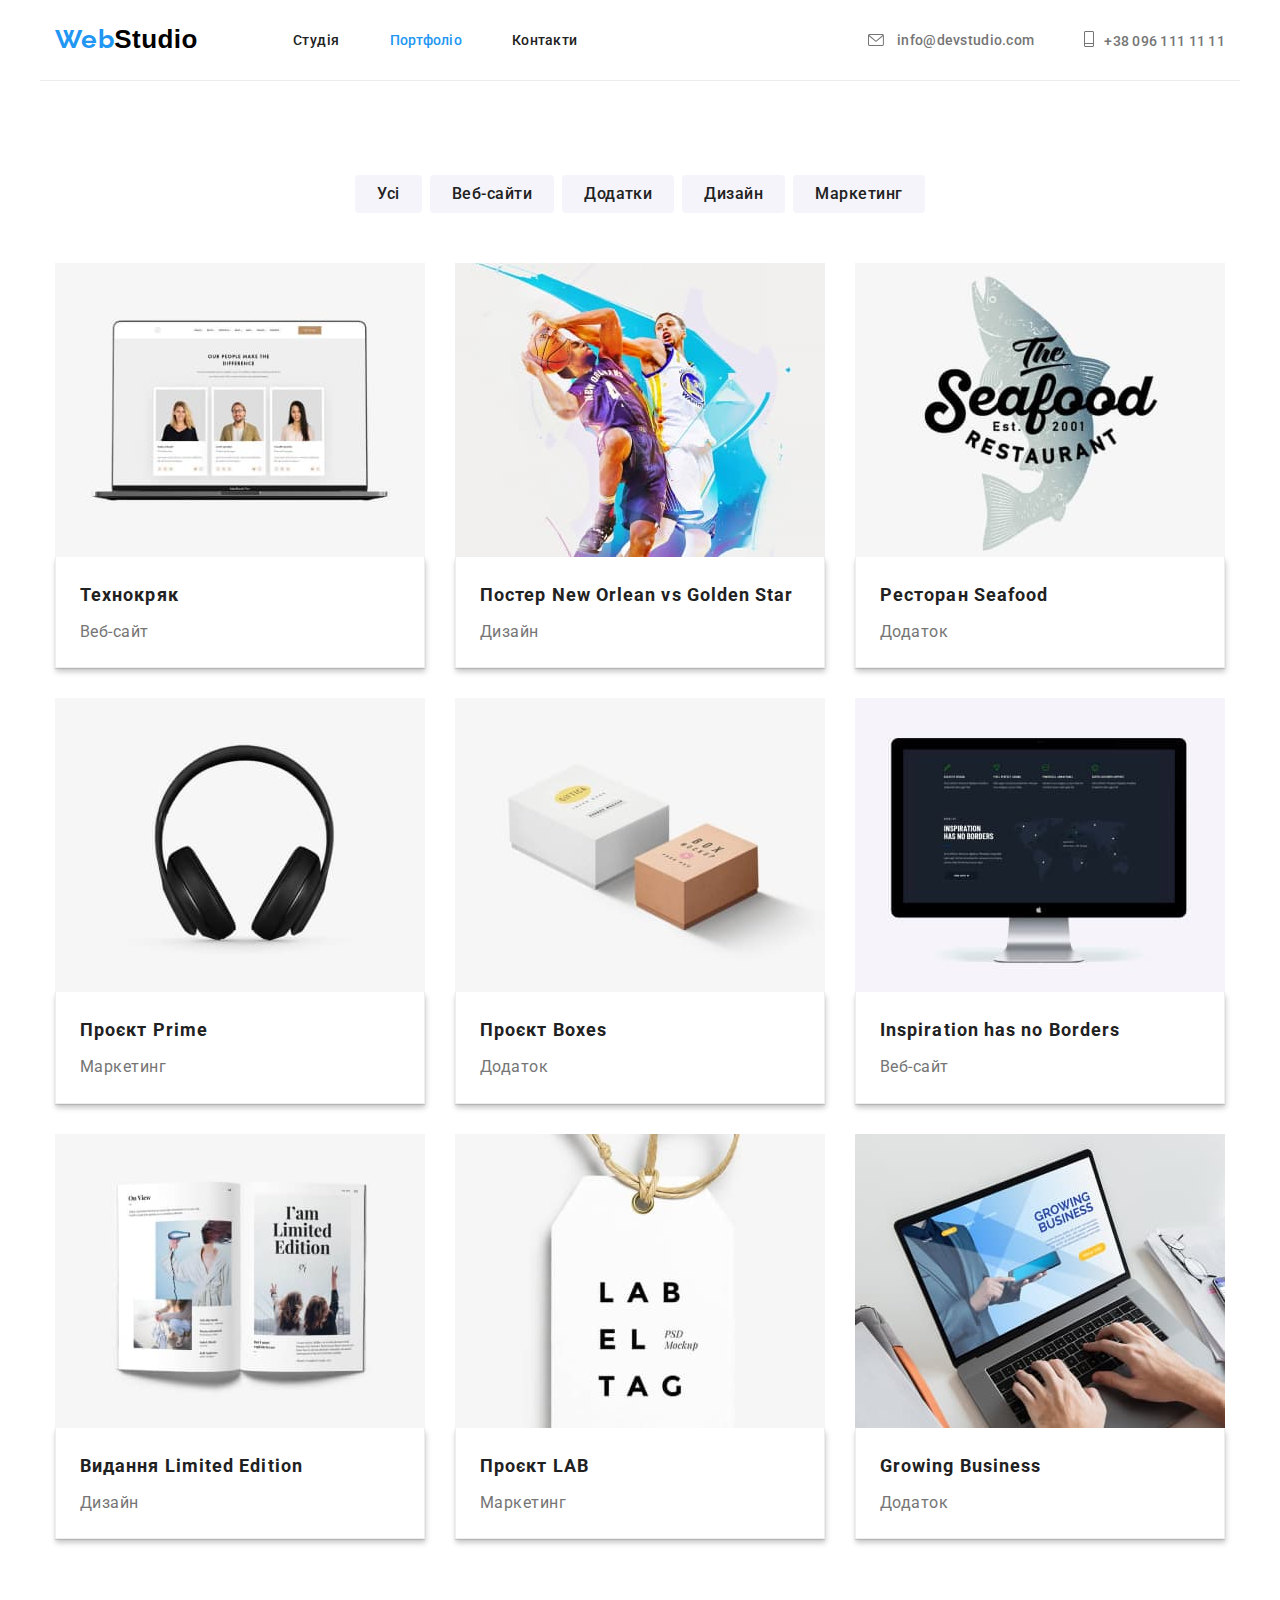
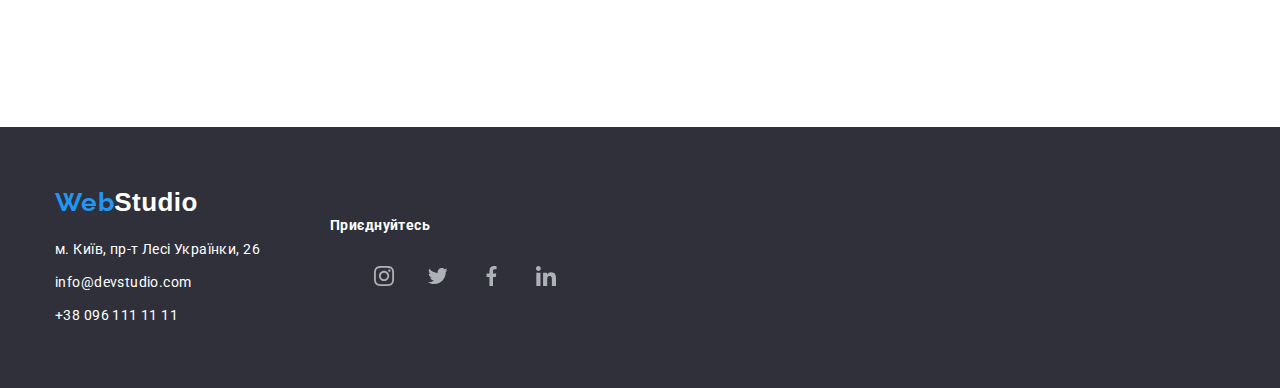
==== portfolio.html @ 9347fecd "to check" ====
<!DOCTYPE html>
<html lang="uk">
  <head>
    <meta charset="UTF-8" />
    <meta http-equiv="X-UA-Compatible" content="IE=edge" />
    <meta name="viewport" content="width=device-width, initial-scale=1.0" />
    <title>Document</title>
    <link rel="preconnect" href="https://fonts.googleapis.com" />
    <link rel="preconnect" href="https://fonts.gstatic.com" crossorigin />
    <link
      href="https://fonts.googleapis.com/css2?family=Raleway:wght@700&family=Roboto:wght@400;500;700;900&display=swap"
      rel="stylesheet"
    />
    <link
      rel="stylesheet"
      href="https://cdnjs.cloudflare.com/ajax/libs/modern-normalize/1.1.0/modern-normalize.min.css"
    />
    <link rel="stylesheet" href="./CSS/styles.css" />
  </head>

  <body>
    <header class="page-header">
      <div class="container header">
        <nav class="main-nav">
          <a href="/" class="logo"><span class="half-logo">Web</span>Studio</a>
          <ul class="site-nav list">
            <li>
              <a
                href="./index.html"
                class="site-nav-studio"
                target="_blank"
                rel="noopener noreferrer"
                >Студія</a
              >
            </li>
            <li>
              <a href="/" class="site-nav-link current">Портфоліо</a>
            </li>
            <li><a href="" class="site-nav-contacts">Контакти</a></li>
          </ul>
        </nav>
        <ul class="info-link list">
          <li class="element">
            <a href="mailto:info@devstudio.com"
              ><span class="info-link-icon"
                ><svg class="icon" width="16" height="12">
                  <use href=".//images/symbol-defs.svg#icon-email"></use></svg
              ></span>
              info@devstudio.com</a
            >
          </li>
          <li>
            <a href="tel:+380961111111"
              ><span class="info-link-icon"
                ><svg class="icon" width="10" height="16">
                  <use href=".//images/symbol-defs.svg#icon-telephone"></use>
                </svg> </span
              >+38 096 111 11 11</a
            >
          </li>
        </ul>
      </div>
    </header>

    <main>
      <section class="works">
        <div class="container">
          <h1 hidden>Наші роботи</h1>
          <ul class="button list">
            <li><button type="button" class="button-filters">Усі</button></li>
            <li>
              <button type="button" class="button-filters">Веб-сайти</button>
            </li>
            <li>
              <button type="button" class="button-filters">Додатки</button>
            </li>
            <li>
              <button type="button" class="button-filters">Дизайн</button>
            </li>
            <li>
              <button type="button" class="button-filters">Маркетинг</button>
            </li>
          </ul>

          <ul class="catalog list">
            <li class="catalog-items">
              <img
                src="./images/techno.jpg"
                width="370"
                alt="технокряк"
                class="catalog-images"
              />
              <div class="catalog-text">
                <h2 class="catalog-title">Технокряк</h2>
                <p class="application">Веб-сайт</p>
              </div>
            </li>

            <li class="catalog-items">
              <img
                src="./images/poster.jpg"
                width="370"
                alt="постер гри"
                class="catalog-images"
              />
              <div class="catalog-text">
                <h2 class="catalog-title">Постер New Orlean vs Golden Star</h2>
                <p class="application">Дизайн</p>
              </div>
            </li>
            <li class="catalog-items">
              <img
                src="./images/seafood.jpg"
                width="370"
                alt="риба"
                class="catalog-images"
              />
              <div class="catalog-text">
                <h2 class="catalog-title">Ресторан Seafood</h2>
                <p class="application">Додаток</p>
              </div>
            </li>
            <li class="catalog-items">
              <img
                src="./images/headphones.jpg"
                width="370"
                alt="навушники"
                class="catalog-images"
              />
              <div class="catalog-text">
                <h2 class="catalog-title">Проєкт Prime</h2>
                <p class="application">Маркетинг</p>
              </div>
            </li>
            <li class="catalog-items">
              <img
                src="./images/boxes.jpg"
                width="370"
                alt="коробки"
                class="catalog-images"
              />
              <div class="catalog-text">
                <h2 class="catalog-title">Проєкт Boxes</h2>
                <p class="application">Додаток</p>
              </div>
            </li>
            <li class="catalog-items">
              <img
                src="./images/screen.jpg"
                width="370"
                alt="монітор"
                class="catalog-images"
              />
              <div class="catalog-text">
                <h2 class="catalog-title">Inspiration has no Borders</h2>
                <p class="application">Веб-сайт</p>
              </div>
            </li>
            <li class="catalog-items">
              <img
                src="./images/book.jpg"
                width="370"
                alt="книга"
                class="catalog-images"
              />
              <div class="catalog-text">
                <h2 class="catalog-title">Видання Limited Edition</h2>
                <p class="application">Дизайн</p>
              </div>
            </li>
            <li class="catalog-items">
              <img
                src="./images/lab.jpg"
                width="370"
                alt="бірка"
                class="catalog-images"
              />
              <div class="catalog-text">
                <h2 class="catalog-title">Проєкт LAB</h2>
                <p class="application">Маркетинг</p>
              </div>
            </li>
            <li class="catalog-items">
              <img
                src="./images/laptop.jpg"
                width="370"
                alt="бірка"
                class="catalog-images"
              />
              <div class="catalog-text">
                <h2 class="catalog-title">Growing Business</h2>
                <p class="application">Додаток</p>
              </div>
            </li>
          </ul>
        </div>
      </section>
    </main>

    <footer class="page-footer">
      <div class="container bottom-links">
        <div class="address-part">
          <a href="/" class="bottom-logo"
            ><span class="half-logo">Web</span>Studio</a
          >
          <address class="address">
            <ul class="contacts list">
              <li class="address-list">
                <a class="contacts-details" href=""
                  >м. Київ, пр-т Лесі Українки, 26</a
                >
              </li>
              <li class="address-list">
                <a class="contacts-details" href="mailto:info@devstudio.com"
                  >info@devstudio.com</a
                >
              </li>
              <li class="address-list">
                <a class="contacts-details" href="tel:+380961111111"
                  >+38 096 111 11 11</a
                >
              </li>
            </ul>
          </address>
        </div>

        <div class="links-part">
          <h2 class="page-footer-links-heading">Приєднуйтесь</h2>

          <ul class="team-social list">
            <li>
              <a class="social-links" href="">
                <svg class="icon" width="20" height="20">
                  <use href=".//images/symbol-defs.svg#icon-instagram"></use>
                </svg>
              </a>
            </li>
            <li class="">
              <a class="social-links" href="">
                <svg class="icon" width="20" height="20">
                  <use href=".//images/symbol-defs.svg#icon-twitter"></use>
                </svg>
              </a>
            </li>
            <li class="">
              <a class="social-links" href="">
                <svg class="icon" width="20" height="20">
                  <use href=".//images/symbol-defs.svg#icon-facebook"></use>
                </svg>
              </a>
            </li>
            <li class="">
              <a class="social-links" href="">
                <svg class="icon" width="20" height="20">
                  <use href=".//images/symbol-defs.svg#icon-linkedin"></use>
                </svg>
              </a>
            </li>
          </ul>
        </div>
      </div>
    </footer>
  </body>
</html>
---- CSS/styles.css ----
:root {
  --black-color: #000000;
  --primary-text-color: #212121;
  --blue-color: #2196f3;
  --background-color-dark: #2f303a;
  --grey-text-color: #757575;
  --white-color: #ffffff;
  --button-background: #f5f4fa;
  --address-color: rgba(255, 255, 255, 0.6);
  --secondary-white: #f5f5f5;
}
/* index.html */
body {
  background-color: var(--white-color);
  color: var(--primary-text-color);
  font-family: Roboto, sans-serif;
  font-size: 14px;
  font-weight: 400;
  letter-spacing: 0.03em;
}
.list {
  list-style: none;
  padding: 0;
  margin: 0;
}

.container {
  max-width: 1200px;
  padding-left: 15px;
  padding-right: 15px;
  width: 100%;
  margin: 0 auto;
}

h2,
p {
  margin: 0;
}

/* флекс тренінг) */

.container.header {
  display: flex;
  align-items: center;
  justify-content: space-between;
  flex-wrap: wrap;
  border-bottom: 1px solid #ececec;
}

.main-nav {
  display: flex;
  align-items: center;
  justify-content: space-evenly;
}

.main-nav > .logo {
  margin-right: 93px;
  padding-top: 24px;
  padding-bottom: 25px;
}

.site-nav {
  display: flex;
  align-items: center;
  justify-content: space-evenly;
  gap: 50px;
}

.info-link {
  display: flex;
  align-items: center;
  gap: 50px;
  margin-left: auto;
}

.logo {
  color: var(--black-color);
  font-family: Oleo Script, sans-serif;
  font-weight: 700;
  font-size: 26px;
  line-height: 1.2;
  text-decoration: none;
  width: 145px;
}
.half-logo {
  font-family: Raleway, sans-serif;
  color: var(--blue-color);
  font-weight: 700;
  font-size: 26px;
  line-height: 1.2;
  letter-spacing: 0.03em;
}
.site-nav-link.current {
  color: var(--blue-color);
  font-weight: 500;
  line-height: 1.14;
  letter-spacing: 0.02em;
  text-decoration: none;
  padding-top: 32px;
  padding-bottom: 32px;
}

.site-nav-portfolio {
  color: var(--primary-text-color);
  font-weight: 500;
  line-height: 1.14;
  letter-spacing: 0.02em;
  text-decoration: none;
  padding-top: 32px;
  padding-bottom: 32px;
}

.site-nav-portfolio:hover,
.site-nav-portfolio:focus {
  color: var(--blue-color);
}

.site-nav-contacts {
  color: var(--primary-text-color);
  font-weight: 500;
  line-height: 1.14;
  letter-spacing: 0.02em;
  text-decoration: none;
}
.info-link a {
  color: var(--grey-text-color);
  font-weight: 500;
  line-height: 1.14;
  letter-spacing: 0.02em;
  text-decoration: none;
  padding-top: 32px;
  padding-bottom: 32px;
  fill: var(--grey-text-color);
}
.info-link a:hover,
.info-link a:focus {
  color: var(--blue-color);
  fill: var(--blue-color);
}
.info-link-icon {
  display: inline-block;
  margin-right: 10px;
  text-align: center;
  position: relative;
  top: 1px;
}

/* основний заголовок */
.hero {
  text-align: center;
}

.overlay {
  max-width: 1600px;
  height: 600px;
  margin-left: auto;
  margin-right: auto;
  background-color: #c4c4c4;
  background: linear-gradient(rgba(47, 48, 58, 0.4), rgba(47, 48, 58, 0.4)),
    url(../images/hero-background.jpg);
  background-repeat: no-repeat;
  background-size: cover;
  background-position: center;
}

.hero-headline {
  color: var(--white-color);
  text-transform: uppercase;
  font-weight: 900;
  font-size: 44px;
  line-height: 1.37;
  letter-spacing: 0.06em;
  margin: 0 auto;
  max-width: 696px;
  margin-bottom: 30px;
  padding-top: 200px;
}

.main-button {
  background-color: #2196f3;
  color: var(--white-color);
  font-family: Roboto, sans-serif;
  font-weight: 700;
  font-size: 16px;
  line-height: 1.9;
  letter-spacing: 0.06em;
  text-align: center;
  cursor: pointer;
  padding: 10px 32px;
  border-radius: 4px;
  border: none;
  min-width: 216px;

  display: inline-block;
}

/* секція особливості */
.visually-hidden {
  position: absolute;
  width: 1px;
  height: 1px;
  margin: -1px;
  border: 0;
  padding: 0;
  white-space: nowrap;
  clip-path: inset(100%);
  clip: rect(0 0 0 0);
  overflow: hidden;
}

.main-ideas {
  padding-top: 94px;
  padding-bottom: 94px;
}

.features {
  display: flex;
  justify-content: space-between;
  gap: 30px;
}

/* іконки над текстом */

.features-items:nth-child(1):before {
  display: block;
  content: "";
  height: 120px;

  background-color: var(--button-background);
  background-image: url(../images/satelite.svg);
  background-repeat: no-repeat;
  background-position: center;
  margin-bottom: 30px;
}
.features-items:nth-child(2):before {
  display: block;
  content: "";
  height: 120px;
  background-color: var(--button-background);
  background-image: url(../images/diagram.svg);
  background-repeat: no-repeat;
  background-position: center;
  margin-bottom: 30px;
}
.features-items:nth-child(3):before {
  display: block;
  content: "";
  height: 120px;
  background-color: var(--button-background);
  background-image: url(../images/clock.svg);
  background-repeat: no-repeat;
  background-position: center;
  margin-bottom: 30px;
}
.features-items:nth-child(4):before {
  display: block;
  content: "";
  height: 120px;
  background-color: var(--button-background);
  background-image: url(../images/astronaut.svg);
  background-repeat: no-repeat;
  background-position: center;
  margin-bottom: 30px;
}

.small-headings {
  font-size: 14px;
  font-weight: 700;
  line-height: 1.2;
  letter-spacing: 0.03em;
  text-align: left;
  margin-top: 0;
  margin-bottom: 10px;
}
.description {
  color: var(--grey-text-color);
  line-height: 1.7;
  letter-spacing: 0.03em;
  text-align: left;
  margin-top: 0;
  margin-bottom: 0;
  width: 270px;
}
/* чим ми займаємось */
.section {
  padding-bottom: 94px;
}

.section-headings {
  color: var(--primary-text-color);
  font-weight: 700;
  font-size: 36px;
  line-height: 1.2;
  letter-spacing: 0.03em;
  text-align: center;
  margin: 0;
  display: block;
  margin-bottom: 50px;
}
img {
  display: block;
  max-width: 100%;
  height: auto;
}
.section-images {
  display: flex;
  gap: 30px;
  justify-content: space-between;
}

/* секція наша команда */
.section-headings.bottom {
  margin-bottom: 50px;
}

.section-team {
  background-color: var(--button-background);
  padding-top: 94px;
  padding-bottom: 94px;
}

.team {
  display: flex;
  gap: 30px;
}

.team-item {
  padding-top: 30px;
  padding-bottom: 30px;
  background-color: var(--white-color);
  box-shadow: 0px 1px 3px rgba(0, 0, 0, 0.12), 0px 1px 1px rgba(0, 0, 0, 0.14),
    0px 2px 1px rgba(0, 0, 0, 0.2);
  border-radius: 0px 0px 4px 4px;
}

.team-names {
  font-weight: 500;
  font-size: 16px;
  line-height: 1.2;
  letter-spacing: 0.03em;
  text-align: center;
  margin-top: 0;
  margin-bottom: 10px;
}
.team-positions {
  color: var(--grey-text-color);
  font-weight: 400;
  font-size: 16px;
  line-height: 1.2;
  letter-spacing: 0.03em;
  text-align: center;
  margin-top: 0;
  margin-bottom: 16px;
}
/* наша комадна іконки */

.team-social {
  display: flex;
  gap: 10px;
  justify-content: space-around;
  padding-left: 32px;
  padding-right: 32px;
}
.social-links {
  display: flex;
  width: 44px;
  height: 44px;
  border-radius: 50%;
  justify-content: center;
  align-items: center;
  fill: #afb1b8;
}
.social-links:hover {
  background-color: #2196f3;
  fill: #ffffff;
}

.social {
  display: flex;
  justify-content: space-between;
  gap: 10px;
  padding-left: 32px;
  padding-right: 32px;
}
/* .social-links{
  width: 44px;
  height: 44px;
  border: #2196f3 1px solid;
} */

/* секція клієнти */
.clients {
  padding-bottom: 92px;
}
.clients-header {
  font-size: 36px;
  font-weight: 700;
  text-align: center;
  margin-bottom: 50px;
  padding-top: 94px;
}
.clients-list {
  display: flex;
  justify-content: space-between;
  gap: 30px;
  margin: 0 auto;
}

/* .clients-list-item {
  width: 170px;
  height: 92px;
  border: #AFB1B8 1px solid;
  border-radius: 4px;
  display: flex;
  justify-content: center;
  align-items: center;
} */

.clients-list-link {
  width: 170px;
  height: 92px;
  border: #afb1b8 1px solid;
  border-radius: 4px;
  display: flex;
  justify-content: center;
  align-items: center;
  fill: #afb1b8;
  border: #afb1b8 1px solid;
}
.clients-list-link:hover {
  fill: #2196f3;
  border: #2196f3 1px solid;
}

/* }
.icon{
  fill: #AFB1B8;
 
}
.icon:hover,
.icon:focus{
  fill: #2196F3;
  border: #2196F3;
} */

/* футер */
.page-footer {
  display: flex;
  background-color: #2f303a;
  padding-top: 60px;
  padding-bottom: 60px;
  justify-content: flex-start;
}
.bottom-logo {
  color: var(--white-color);
  font-family: Oleo Script, sans-serif;
  font-weight: 700;
  font-size: 26px;
  line-height: 1.2;
  text-decoration: none;
}
.address {
  font-style: normal;
  margin-top: 20px;
}
.contacts-details {
  color: var(--white-color);
  line-height: 1.7;
  text-align: left;
  text-decoration: none;
}
.contacts .contacts-details:hover,
.contacts .contacts-details:focus {
  color: var(--address-color);
}
.address-list:not(:last-child) {
  margin-bottom: 9px;
}

.container.bottom-links {
  display: flex;
  justify-content: flex-start;
  align-items: center;
  gap: 70px;
}
.links-part {
  width: 206px;
  height: 80px;
}
.page-footer-links-heading {
  font-weight: 700;
  font-size: 14px;
  color: #ffffff;
  line-height: 1.2;
  margin-bottom: 20px;
}

/* Портфоліо */
.site-nav-studio {
  color: var(--primary-text-color);
  font-weight: 500;
  text-decoration: none;
}

.works {
  padding-top: 94px;
  padding-bottom: 94px;
}

.button {
  display: flex;
  justify-content: center;
  gap: 8px;
  margin-bottom: 50px;
}

.button-filters {
  color: var(--primary-text-color);
  background-color: var(--button-background);
  font-family: Roboto, sans-serif;
  font-weight: 500;
  font-size: 16px;
  line-height: 1.6;
  letter-spacing: 0.03em;
  text-align: center;
  padding: 6px 22px;
  border-radius: 4px;
  border: none;
}

.button-filters:hover,
.button-filters:focus {
  background-color: var(--blue-color);
  color: var(--white-color);
  cursor: pointer;
}

.catalog {
  display: flex;
  flex-wrap: wrap;
  gap: 30px;
  align-items: flex-start;
  padding-bottom: 94px;
}

.catalog-title {
  font-weight: 700;
  font-size: 18px;
  line-height: 2;
  letter-spacing: 0.06em;
  text-decoration: none;
  margin-bottom: 4px;
}
.catalog .application {
  color: var(--grey-text-color);
  font-size: 16px;
  line-height: 1.9;
  letter-spacing: 0.03em;
  text-decoration: none;
}

.catalog-text {
  padding: 20px 24px;
  border-left: 1px solid #eeeeee;
  border-right: 1px solid #eeeeee;
  border-bottom: 1px solid #eeeeee;
  box-shadow: 0px 1px 1px rgba(0, 0, 0, 0.12), 0px 4px 4px rgba(0, 0, 0, 0.06),
    1px 4px 6px rgba(0, 0, 0, 0.16);
}
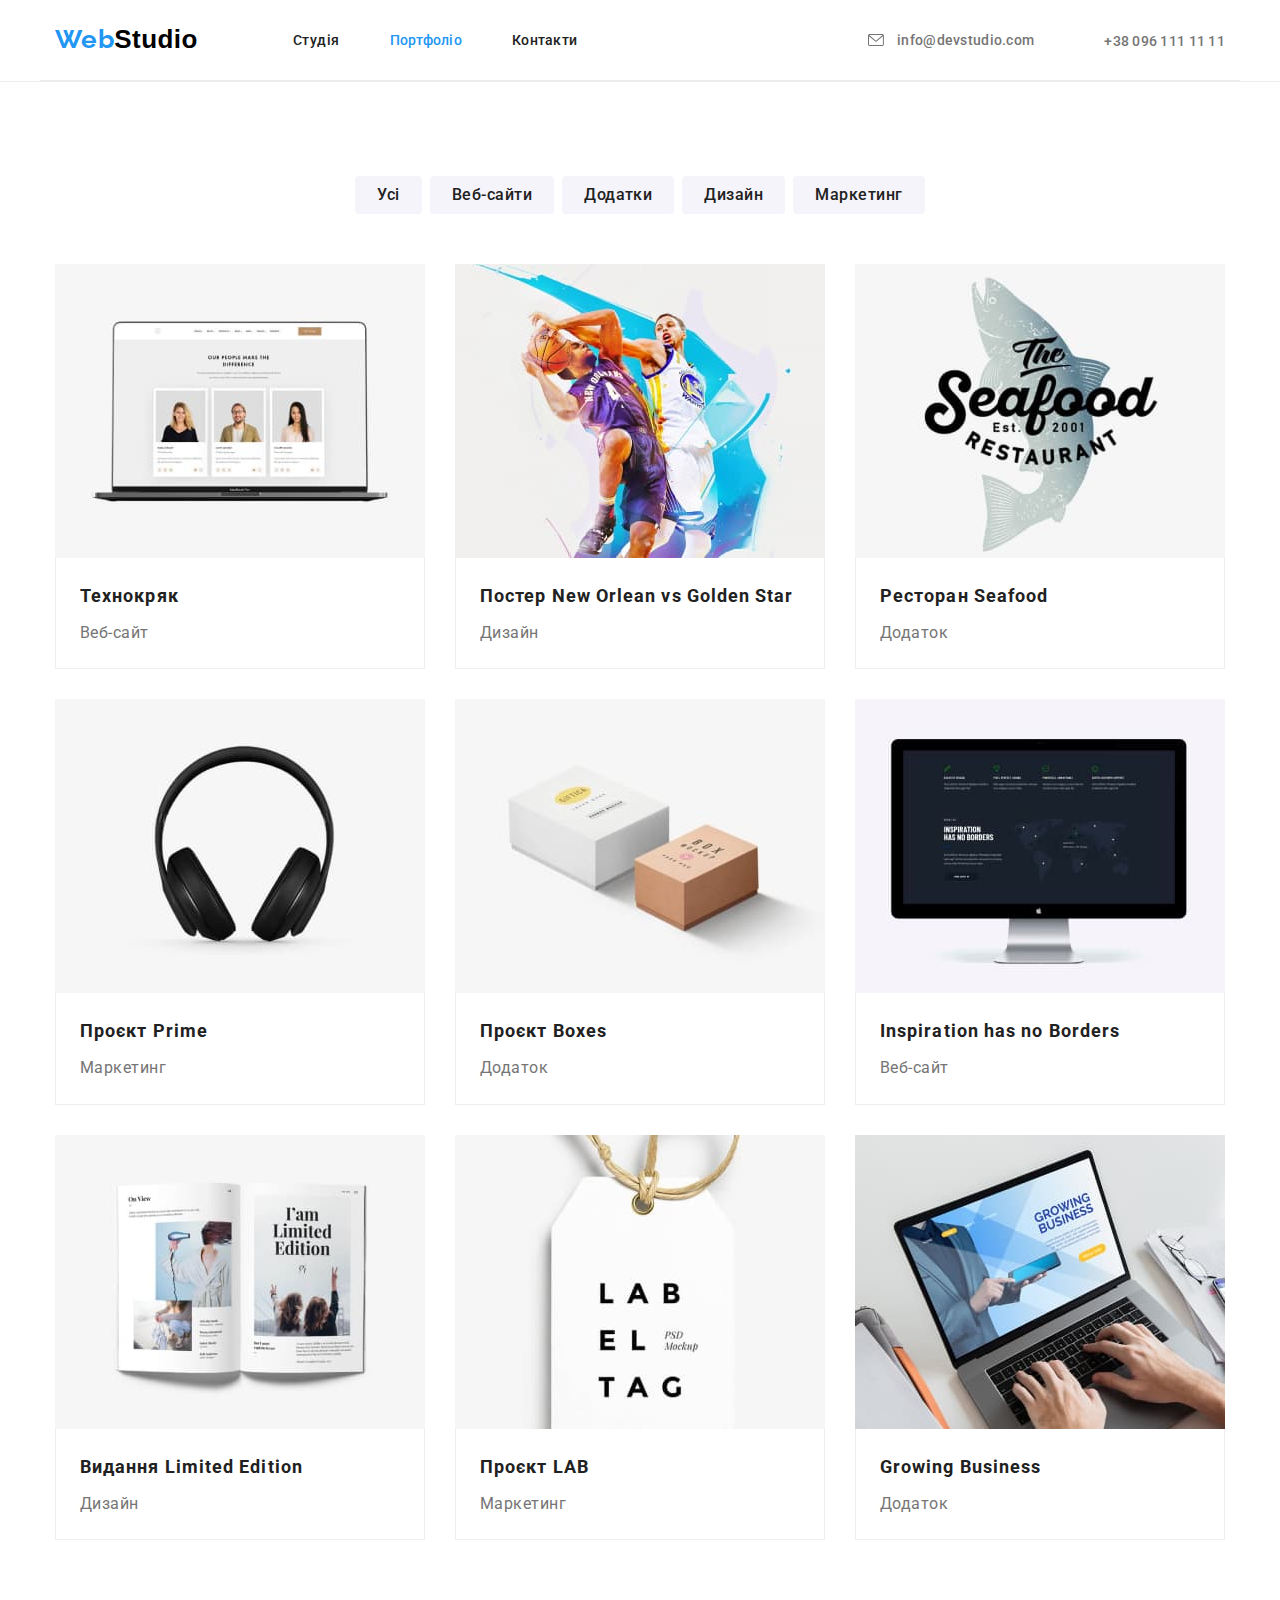
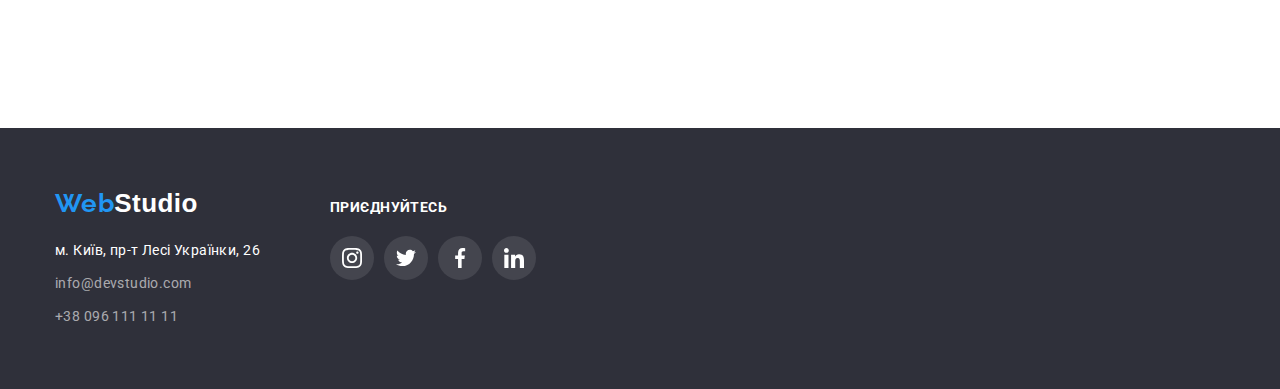
==== commit 6fae7010: "corrected" ====
--- a/portfolio.html
+++ b/portfolio.html
@@ -25,13 +25,7 @@
           <a href="/" class="logo"><span class="half-logo">Web</span>Studio</a>
           <ul class="site-nav list">
             <li>
-              <a
-                href="./index.html"
-                class="site-nav-studio"
-                target="_blank"
-                rel="noopener noreferrer"
-                >Студія</a
-              >
+              <a href="./index.html" class="site-nav-studio">Студія</a>
             </li>
             <li>
               <a href="/" class="site-nav-link current">Портфоліо</a>
@@ -206,7 +200,7 @@
           <address class="address">
             <ul class="contacts list">
               <li class="address-list">
-                <a class="contacts-details" href=""
+                <a class="contacts-details-address" href=""
                   >м. Київ, пр-т Лесі Українки, 26</a
                 >
               </li>
@@ -227,30 +221,30 @@
         <div class="links-part">
           <h2 class="page-footer-links-heading">Приєднуйтесь</h2>
 
-          <ul class="team-social list">
-            <li>
-              <a class="social-links" href="">
+          <ul class="footer-team-social list">
+            <li>
+              <a class="footer-social-links" href="">
                 <svg class="icon" width="20" height="20">
                   <use href=".//images/symbol-defs.svg#icon-instagram"></use>
                 </svg>
               </a>
             </li>
             <li class="">
-              <a class="social-links" href="">
+              <a class="footer-social-links" href="">
                 <svg class="icon" width="20" height="20">
                   <use href=".//images/symbol-defs.svg#icon-twitter"></use>
                 </svg>
               </a>
             </li>
             <li class="">
-              <a class="social-links" href="">
+              <a class="footer-social-links" href="">
                 <svg class="icon" width="20" height="20">
                   <use href=".//images/symbol-defs.svg#icon-facebook"></use>
                 </svg>
               </a>
             </li>
             <li class="">
-              <a class="social-links" href="">
+              <a class="footer-social-links" href="">
                 <svg class="icon" width="20" height="20">
                   <use href=".//images/symbol-defs.svg#icon-linkedin"></use>
                 </svg>
--- a/CSS/styles.css
+++ b/CSS/styles.css
@@ -38,7 +38,9 @@
 }
 
 /* флекс тренінг) */
-
+.page-header {
+  border-bottom: 1px solid #ececec;
+}
 .container.header {
   display: flex;
   align-items: center;
@@ -122,6 +124,11 @@
   letter-spacing: 0.02em;
   text-decoration: none;
 }
+.site-nav-contacts:hover,
+.site-nav-contacts:focus {
+  color: var(--blue-color);
+}
+
 .info-link a {
   color: var(--grey-text-color);
   font-weight: 500;
@@ -231,6 +238,7 @@
   background-repeat: no-repeat;
   background-position: center;
   margin-bottom: 30px;
+  border-radius: 4px;
 }
 .features-items:nth-child(2):before {
   display: block;
@@ -241,6 +249,7 @@
   background-repeat: no-repeat;
   background-position: center;
   margin-bottom: 30px;
+  border-radius: 4px;
 }
 .features-items:nth-child(3):before {
   display: block;
@@ -251,6 +260,7 @@
   background-repeat: no-repeat;
   background-position: center;
   margin-bottom: 30px;
+  border-radius: 4px;
 }
 .features-items:nth-child(4):before {
   display: block;
@@ -261,6 +271,7 @@
   background-repeat: no-repeat;
   background-position: center;
   margin-bottom: 30px;
+  border-radius: 4px;
 }
 
 .small-headings {
@@ -370,9 +381,11 @@
   align-items: center;
   fill: #afb1b8;
 }
-.social-links:hover {
+.social-links:hover,
+.social-links:focus {
   background-color: #2196f3;
   fill: #ffffff;
+  outline: none;
 }
 
 .social {
@@ -427,9 +440,11 @@
   fill: #afb1b8;
   border: #afb1b8 1px solid;
 }
-.clients-list-link:hover {
+.clients-list-link:hover,
+.clients-list-link:focus {
   fill: #2196f3;
   border: #2196f3 1px solid;
+  outline: none;
 }
 
 /* }
@@ -463,15 +478,23 @@
   font-style: normal;
   margin-top: 20px;
 }
-.contacts-details {
-  color: var(--white-color);
+
+.contacts-details-address {
   line-height: 1.7;
   text-align: left;
   text-decoration: none;
+  color: var(--white-color);
+}
+
+.contacts-details {
+  color: var(--address-color);
+  line-height: 1.7;
+  text-align: left;
+  text-decoration: none;
 }
 .contacts .contacts-details:hover,
 .contacts .contacts-details:focus {
-  color: var(--address-color);
+  color: var(--white-color);
 }
 .address-list:not(:last-child) {
   margin-bottom: 9px;
@@ -480,7 +503,7 @@
 .container.bottom-links {
   display: flex;
   justify-content: flex-start;
-  align-items: center;
+  align-items: baseline;
   gap: 70px;
 }
 .links-part {
@@ -493,6 +516,29 @@
   color: #ffffff;
   line-height: 1.2;
   margin-bottom: 20px;
+  text-transform: uppercase;
+}
+
+.footer-team-social {
+  display: flex;
+  gap: 10px;
+  justify-content: space-around;
+}
+
+.footer-social-links {
+  display: flex;
+  width: 44px;
+  height: 44px;
+  border-radius: 50%;
+  justify-content: center;
+  align-items: center;
+  fill: var(--white-color);
+  background-color: rgba(255, 255, 255, 0.1);
+}
+.footer-social-links:hover,
+.footer-social-links:focus {
+  background-color: var(--blue-color);
+  outline: none;
 }
 
 /* Портфоліо */
@@ -501,7 +547,10 @@
   font-weight: 500;
   text-decoration: none;
 }
-
+.site-nav-studio:hover,
+.site-nav-studio:focus {
+  color: var(--blue-color);
+}
 .works {
   padding-top: 94px;
   padding-bottom: 94px;
@@ -533,6 +582,9 @@
   background-color: var(--blue-color);
   color: var(--white-color);
   cursor: pointer;
+  outline: none;
+  box-shadow: 0px 3px 1px rgba(0, 0, 0, 0.1), 0px 1px 2px rgba(0, 0, 0, 0.08),
+    0px 2px 2px rgba(0, 0, 0, 0.12);
 }
 
 .catalog {
@@ -564,6 +616,9 @@
   border-left: 1px solid #eeeeee;
   border-right: 1px solid #eeeeee;
   border-bottom: 1px solid #eeeeee;
+}
+.catalog-items:hover,
+.catalog-items:focus {
   box-shadow: 0px 1px 1px rgba(0, 0, 0, 0.12), 0px 4px 4px rgba(0, 0, 0, 0.06),
     1px 4px 6px rgba(0, 0, 0, 0.16);
 }
